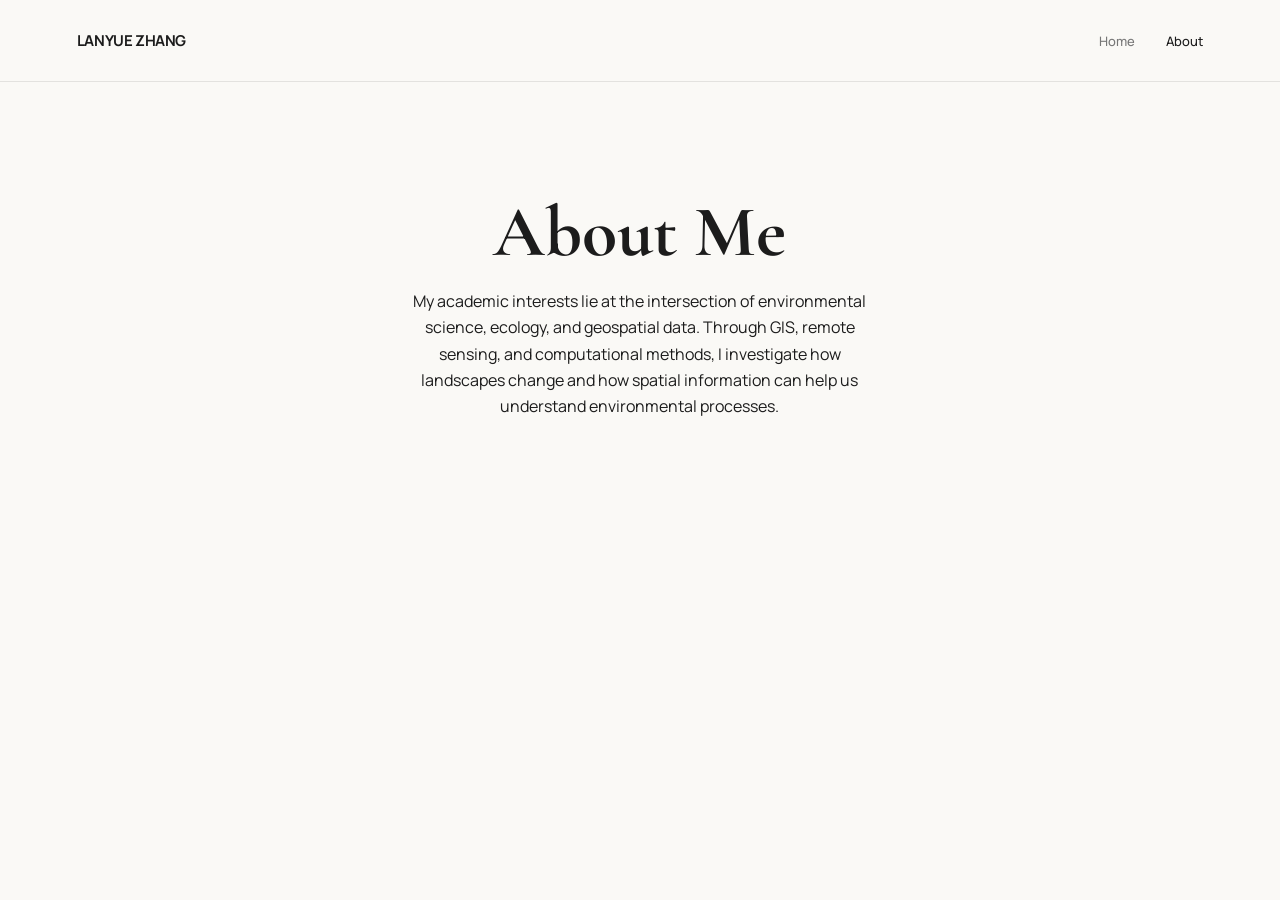
==== about.html @ d74c5d77 "Update portfolio homepage, navigation, and typography" ====
<!DOCTYPE html>
<html lang="en">
<head>
  <meta charset="UTF-8">
  <meta name="viewport" content="width=device-width, initial-scale=1">
  <title>About | Lanyue Zhang</title>
  <link rel="stylesheet" href="style.css">
</head>
<body>
  <header class="site-header">
    <nav class="nav container" aria-label="Main navigation">
      <a class="logo" href="index.html">LANYUE ZHANG</a>
      <div class="nav-links">
        <a href="index.html">Home</a>
        <a class="active" href="about.html" aria-current="page">About</a>
      </div>
    </nav>
  </header>
  <main>
    <section class="portfolio-intro container">
      <h1>About Me</h1>
      <p>My academic interests lie at the intersection of environmental science, ecology, and geospatial data. Through GIS, remote sensing, and computational methods, I investigate how landscapes change and how spatial information can help us understand environmental processes.</p>
    </section>
  </main>
</body>
</html>
---- style.css ----
@import url('https://fonts.googleapis.com/css2?family=Cormorant+Garamond:wght@400;500;600;700&family=Manrope:wght@400;500;600;700&display=swap');

:root {
  --background: #faf9f6;
  --white: #ffffff;
  --text: #1c1c1c;
  --muted: #777777;
  --line: #e3e2df;
  --serif: 'Cormorant Garamond', Georgia, serif;
  --sans: 'Manrope', Arial, sans-serif;
}

* {
  box-sizing: border-box;
}

html {
  scroll-behavior: smooth;
}

body {
  margin: 0;
  background: var(--background);
  color: var(--text);
  font-family: var(--sans);
  -webkit-font-smoothing: antialiased;
}

a {
  color: inherit;
  text-decoration: none;
}

img {
  display: block;
  max-width: 100%;
}

.container {
  width: min(1320px, 88%);
  margin: 0 auto;
}

/* Navigation */

.site-header {
  padding: 30px 0;
  border-bottom: 1px solid var(--line);
}

.nav {
  display: flex;
  justify-content: space-between;
  align-items: center;
  gap: 30px;
}

.logo {
  font-size: 15px;
  font-weight: 700;
  letter-spacing: -0.4px;
}

.nav-links {
  display: flex;
  align-items: center;
  gap: 30px;
}

.nav-links a {
  font-size: 13px;
  font-weight: 500;
  letter-spacing: 0.01em;
  color: var(--muted);
  transition: color 0.2s;
}

.nav-links a:hover,
.nav-links a.active {
  color: var(--text);
}

/* Typography */

.eyebrow {
  font-size: 11px;
  text-transform: uppercase;
  letter-spacing: 2px;
  font-weight: 600;
  color: var(--muted);
}

h1, h2, h3, p {
  margin-top: 0;
}

.display-title {
  font-family: var(--serif);
  font-size: clamp(64px, 9vw, 90px);
  font-weight: 700;
  line-height: 1.02;
  letter-spacing: -0.025em;
}

.section-title {
  font-family: var(--serif);
  font-size: clamp(48px, 6vw, 70px);
  font-weight: 600;
  line-height: 1.05;
  letter-spacing: -0.02em;
}

.body-text {
  max-width: 680px;
  color: #484848;
  font-size: 15px;
  font-weight: 400;
  line-height: 1.9;
  letter-spacing: -0.01em;
}

/* Home Hero */

.hero {
  padding: 115px 0 125px;
}

.hero .eyebrow {
  margin-bottom: 35px;
}

.hero-description {
  max-width: 560px;
  margin-top: 38px;
  color: #484848;
  font-size: 15px;
  font-weight: 400;
  line-height: 1.9;
  letter-spacing: -0.01em;
}

/* Sections */

.section {
  padding: 80px 0 110px;
}

.section-heading {
  display: flex;
  align-items: end;
  justify-content: space-between;
  gap: 25px;
  border-top: 1px solid var(--line);
  padding-top: 30px;
  margin-bottom: 45px;
}

.text-link {
  font-size: 12px;
  font-weight: 600;
  letter-spacing: 0.5px;
  border-bottom: 1px solid currentColor;
  padding-bottom: 5px;
}

/* Project Gallery */

.project-grid {
  display: grid;
  grid-template-columns: repeat(2, minmax(0, 1fr));
  gap: 75px 30px;
}

.project-image {
  display: flex;
  align-items: center;
  justify-content: center;
  background: #efeee9;
  overflow: hidden;
  aspect-ratio: 4 / 3;
}

.project-image img {
  width: 100%;
  height: 100%;
  object-fit: contain;
  transition: transform 0.4s ease;
}

.project-card:hover img {
  transform: scale(1.025);
}

.project-meta {
  display: flex;
  justify-content: space-between;
  align-items: flex-start;
  gap: 15px;
  margin-top: 18px;
}

.project-name {
  font-family: var(--serif);
  font-size: 33px;
  font-weight: 600;
  line-height: 1.15;
  margin: 0;
}

.project-type {
  color: var(--muted);
  font-size: 12px;
  letter-spacing: 0.02em;
  margin-top: 7px;
}

/* Work Archive */

.page-intro {
  padding: 95px 0 65px;
}

.year-heading {
  font-family: var(--serif);
  font-size: 70px;
  font-weight: 600;
  border-top: 1px solid var(--line);
  padding-top: 25px;
  margin-bottom: 45px;
}

.year-section {
  padding-bottom: 110px;
}

/* About and Project Details */

.content-page {
  padding: 95px 0 120px;
}

.content-page h1 {
  font-family: var(--serif);
  font-size: clamp(60px, 8vw, 110px);
  font-weight: 600;
}

.project-detail-image {
  width: 100%;
  height: auto;
  margin: 45px 0;
}

.detail-layout {
  display: grid;
  grid-template-columns: 1fr 2fr;
  gap: 60px;
  border-top: 1px solid var(--line);
  padding-top: 35px;
}

/* Footer */

.site-footer {
  border-top: 1px solid var(--line);
  padding: 35px 0;
  color: var(--muted);
  font-size: 12px;
}

.footer-inner {
  display: flex;
  justify-content: space-between;
  gap: 20px;
}

/* Responsive Layout */

@media (max-width: 700px) {
  .container {
    width: 90%;
  }

  .site-header {
    padding: 22px 0;
  }

  .nav {
    align-items: flex-start;
    flex-direction: column;
    gap: 20px;
  }

  .nav-links {
    gap: 18px;
    flex-wrap: wrap;
  }

  .hero {
    padding: 85px 0 90px;
  }

  .display-title {
    font-size: clamp(48px, 10vw, 70px);
  }

  .section {
    padding: 55px 0 80px;
  }

  .section-heading {
    align-items: flex-start;
  }

  .project-grid {
    grid-template-columns: 1fr;
    gap: 50px;
  }

  .project-name {
    font-size: 29px;
  }

  .detail-layout {
    grid-template-columns: 1fr;
    gap: 20px;
  }

  .footer-inner {
    flex-direction: column;
  }
}

/* Portfolio filters */

.portfolio-filters {
  padding: 30px 0 55px;
  border-top: 1px solid var(--line);
}

.filter-group {
  margin-bottom: 27px;
}

.filter-label {
  display: block;
  color: var(--muted);
  font-size: 11px;
  font-weight: 600;
  letter-spacing: 0.13em;
  margin-bottom: 15px;
}

.filter-options {
  display: flex;
  flex-wrap: wrap;
  gap: 9px;
}

.filter-btn {
  border: 1px solid #d9d8d4;
  background: transparent;
  color: #555;
  padding: 9px 16px;
  border-radius: 3px;
  font-family: var(--sans);
  font-size: 12px;
  cursor: pointer;
  transition: all 0.2s ease;
}

.filter-btn:hover {
  border-color: #1c1c1c;
  color: #1c1c1c;
}

.filter-btn.active {
  background: #1c1c1c;
  border-color: #1c1c1c;
  color: #fff;
}

.filter-summary {
  display: flex;
  justify-content: space-between;
  align-items: center;
  border-top: 1px solid var(--line);
  padding-top: 22px;
  color: var(--muted);
  font-size: 12px;
}

#clearFilters {
  border: none;
  background: transparent;
  color: #444;
  font-family: var(--sans);
  font-size: 12px;
  text-decoration: underline;
  cursor: pointer;
}

.project-card[hidden] {
  display: none !important;
}

@media (max-width: 700px) {
  .filter-options {
    gap: 7px;
  }

  .filter-btn {
    padding: 8px 12px;
    font-size: 11px;
  }
}

/* Centered portfolio introduction */
.portfolio-intro {
  display: grid;
  justify-items: center;
  gap: 1rem;
  padding-block: clamp(3.5rem, 9vw, 7rem);
  text-align: center;
}

.portfolio-intro h1 {
  margin: 0;
  font-size: clamp(2.5rem, 7vw, 4.5rem);
  line-height: 1.08;
}

.portfolio-intro p {
  max-width: 48ch;
  margin: 0;
  line-height: 1.65;
}

.portfolio-intro-button {
  display: inline-block;
  margin-top: 0.35rem;
  padding: 0.65rem 1.1rem;
  border: 1px solid currentColor;
  border-radius: 0.3rem;
  color: inherit;
  text-decoration: none;
}

.portfolio-intro-button:hover,
.portfolio-intro-button:focus-visible {
  text-decoration: underline;
  text-underline-offset: 0.2em;
}

/* Portfolio typography */
body {
  font-family: var(--sans);
  font-weight: 400;
}

body h1,
body .section-title,
body .detail-info h1,
body .analysis-header h2 {
  font-family: var(--serif);
  font-weight: 700;
}
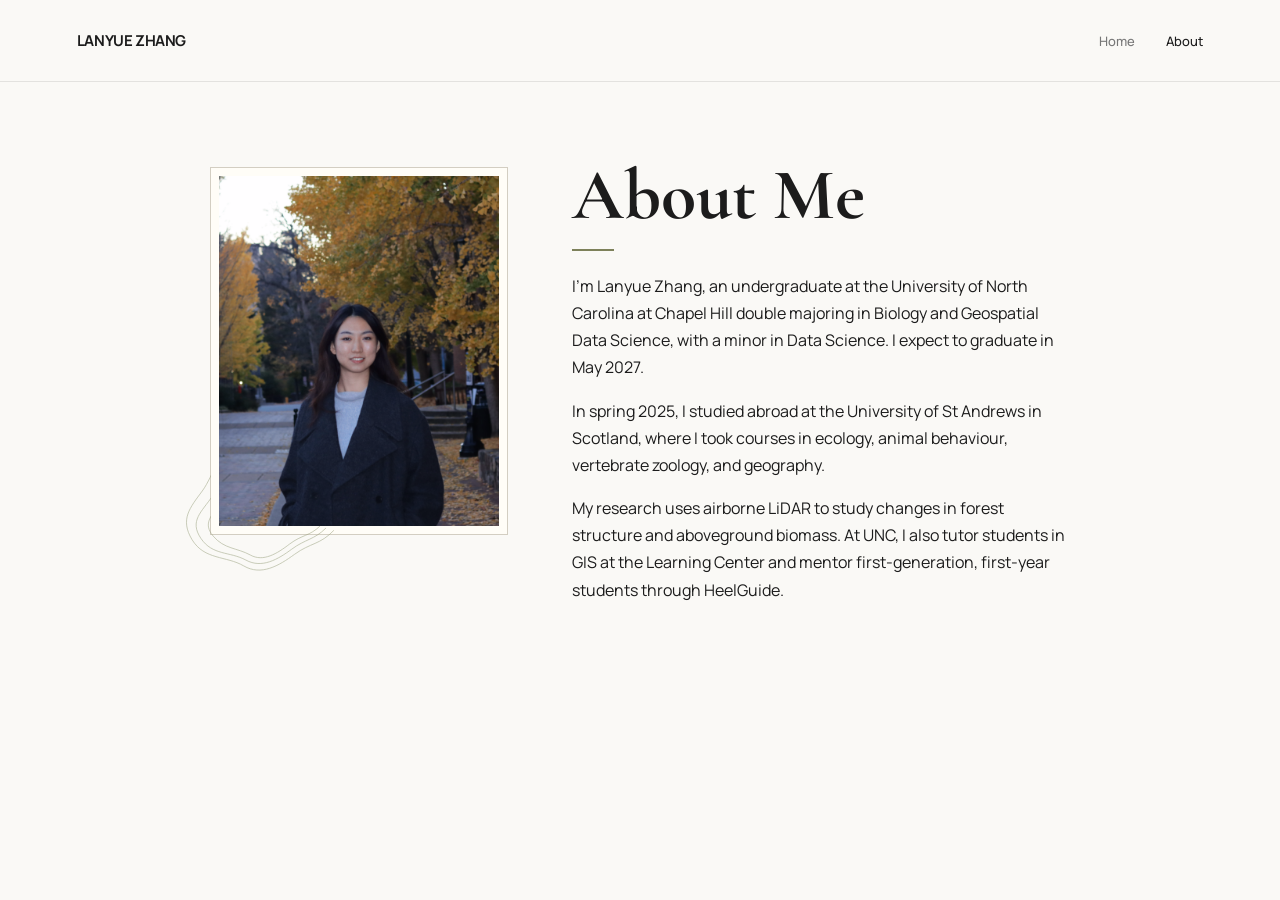
==== commit eb3e3c31: "Add a framed portrait and contour accents" ====
--- a/about.html
+++ b/about.html
@@ -18,8 +18,29 @@
   </header>
   <main>
     <section class="portfolio-intro container">
-      <h1>About Me</h1>
-      <p>My academic interests lie at the intersection of environmental science, ecology, and geospatial data. Through GIS, remote sensing, and computational methods, I investigate how landscapes change and how spatial information can help us understand environmental processes.</p>
+      <div class="about-layout">
+        <div class="about-photo-frame">
+          <svg class="about-photo-contours" viewBox="0 0 220 180"
+               aria-hidden="true" focusable="false">
+            <path d="M92 8C51 9 49 43 32 66S1 105 18 133s47 22 71 36 48 0 70-16 35-13 54-33"/>
+            <path d="M97 22C62 23 61 51 46 73s-32 34-16 58 40 18 62 30 44-1 63-15 31-13 47-29"/>
+            <path d="M103 36C75 37 73 58 59 79s-27 31-12 49 33 16 51 26 37-2 54-15 28-11 42-25"/>
+          </svg>
+          <img
+        src="images/lanyue_profile.PNG"
+        alt="Portrait of Lanyue Zhang"
+        class="about-portrait"
+        width="280"
+        height="350"
+      >
+        </div>
+        <div class="about-copy">
+          <h1>About Me</h1>
+          <p>I’m Lanyue Zhang, an undergraduate at the University of North Carolina at Chapel Hill double majoring in Biology and Geospatial Data Science, with a minor in Data Science. I expect to graduate in May 2027.</p>
+          <p>In spring 2025, I studied abroad at the University of St Andrews in Scotland, where I took courses in ecology, animal behaviour, vertebrate zoology, and geography.</p>
+          <p>My research uses airborne LiDAR to study changes in forest structure and aboveground biomass. At UNC, I also tutor students in GIS at the Learning Center and mentor first-generation, first-year students through HeelGuide.</p>
+        </div>
+      </div>
     </section>
   </main>
 </body>
--- a/style.css
+++ b/style.css
@@ -465,3 +465,198 @@
   font-family: var(--serif);
   font-weight: 700;
 }
+
+.about-portrait {
+  display: block;
+  width: min(200px, 100%);
+  height: auto;
+  aspect-ratio: 1;
+  object-fit: cover;
+  object-position: center 30%;
+  border-radius: 50%;
+  margin-inline: auto;
+}
+
+/* About portrait layout */
+.about-layout {
+  display: grid;
+  grid-template-columns: minmax(0, 240px) minmax(0, 1fr);
+  align-items: center;
+  gap: clamp(24px, 5vw, 64px);
+  width: min(100%, 860px);
+  margin-inline: auto;
+  text-align: left;
+}
+
+.about-layout .about-portrait {
+  display: block;
+  width: 100%;
+  max-width: 240px;
+  height: auto;
+  aspect-ratio: 4 / 5;
+  object-fit: cover;
+  object-position: center 30%;
+  border-radius: 0;
+  margin: 0;
+}
+
+@media (max-width: 640px) {
+  .about-layout {
+    grid-template-columns: minmax(0, 1fr);
+  }
+
+  .about-layout .about-portrait {
+    justify-self: center;
+  }
+}
+
+/* About page typography and spacing */
+.portfolio-intro:has(.about-layout) {
+  padding-block-start: clamp(48px, 6vw, 88px);
+}
+
+.about-layout {
+  align-items: start;
+}
+
+.about-layout .about-copy h1 {
+  margin: 0;
+  line-height: 1;
+}
+
+.about-layout .about-copy h1::after {
+  content: "";
+  display: block;
+  width: 42px;
+  height: 2px;
+  margin-block: 18px 22px;
+  background-color: #7d815a;
+}
+
+.about-layout .about-copy p {
+  max-width: 56ch;
+  margin: 0;
+  line-height: 1.7;
+}
+
+.about-layout .about-copy p + p {
+  margin-top: 1em;
+}
+/* End About page typography and spacing */
+
+/* About portrait: warm mat and contours */
+.about-layout {
+  grid-template-columns: minmax(0, 298px) minmax(0, 1fr);
+  align-items: start;
+}
+
+.about-photo-frame {
+  box-sizing: border-box;
+  position: relative;
+  isolation: isolate;
+  width: 100%;
+  max-width: 298px;
+  padding: 8px;
+  border: 1px solid #d3cec2;
+  background: #fffdf7;
+}
+
+.about-layout .about-photo-frame .about-portrait {
+  width: 100%;
+  max-width: 280px;
+  aspect-ratio: 4 / 5;
+  object-fit: cover;
+}
+
+.about-photo-contours {
+  position: absolute;
+  z-index: -1;
+  left: -22px;
+  bottom: -30px;
+  width: 160px;
+  fill: none;
+  stroke: #929974;
+  stroke-width: 1;
+  opacity: 0.65;
+  pointer-events: none;
+  clip-path: polygon(0 0, 22px 0, 22px calc(100% - 30px),
+                     100% calc(100% - 30px), 100% 100%, 0 100%);
+}
+
+@media (max-width: 640px) {
+  .about-layout {
+    grid-template-columns: minmax(0, 1fr);
+    row-gap: 48px;
+  }
+
+  .about-photo-frame {
+    width: min(298px, calc(100% - 28px));
+    justify-self: center;
+  }
+}
+
+/* Fine-tune the About portrait and contour placement */
+.about-photo-contours {
+  left: -32px;
+  bottom: -40px;
+  clip-path: polygon(0 0, 32px 0, 32px calc(100% - 40px),
+                     100% calc(100% - 40px), 100% 100%, 0 100%);
+}
+
+@media (min-width: 641px) {
+  .about-photo-frame {
+    margin-top: 8px;
+  }
+}
+
+@media (max-width: 640px) {
+  .about-photo-contours {
+    left: -22px;
+    clip-path: polygon(0 0, 22px 0, 22px calc(100% - 40px),
+                       100% calc(100% - 40px), 100% 100%, 0 100%);
+  }
+}
+
+/* Fine-tune the About portrait and contour placement */
+.about-photo-contours {
+  left: -32px;
+  bottom: -40px;
+  clip-path: polygon(0 0, 32px 0, 32px calc(100% - 40px),
+                     100% calc(100% - 40px), 100% 100%, 0 100%);
+}
+
+@media (min-width: 641px) {
+  .about-photo-frame {
+    margin-top: 8px;
+  }
+}
+
+@media (max-width: 640px) {
+  .about-photo-contours {
+    left: -22px;
+    clip-path: polygon(0 0, 22px 0, 22px calc(100% - 40px),
+                       100% calc(100% - 40px), 100% 100%, 0 100%);
+  }
+}
+
+/* Fine-tune the About portrait and contour placement */
+.about-photo-contours {
+  left: -32px;
+  bottom: -40px;
+  clip-path: polygon(0 0, 32px 0, 32px calc(100% - 50px),
+                     100% calc(100% - 50px), 100% 100%, 0 100%);
+}
+
+@media (min-width: 641px) {
+  .about-photo-frame {
+    margin-top: 8px;
+  }
+}
+
+@media (max-width: 640px) {
+  .about-photo-contours {
+    left: -22px;
+    clip-path: polygon(0 0, 22px 0, 22px calc(100% - 40px),
+                       100% calc(100% - 40px), 100% 100%, 0 100%);
+  }
+}
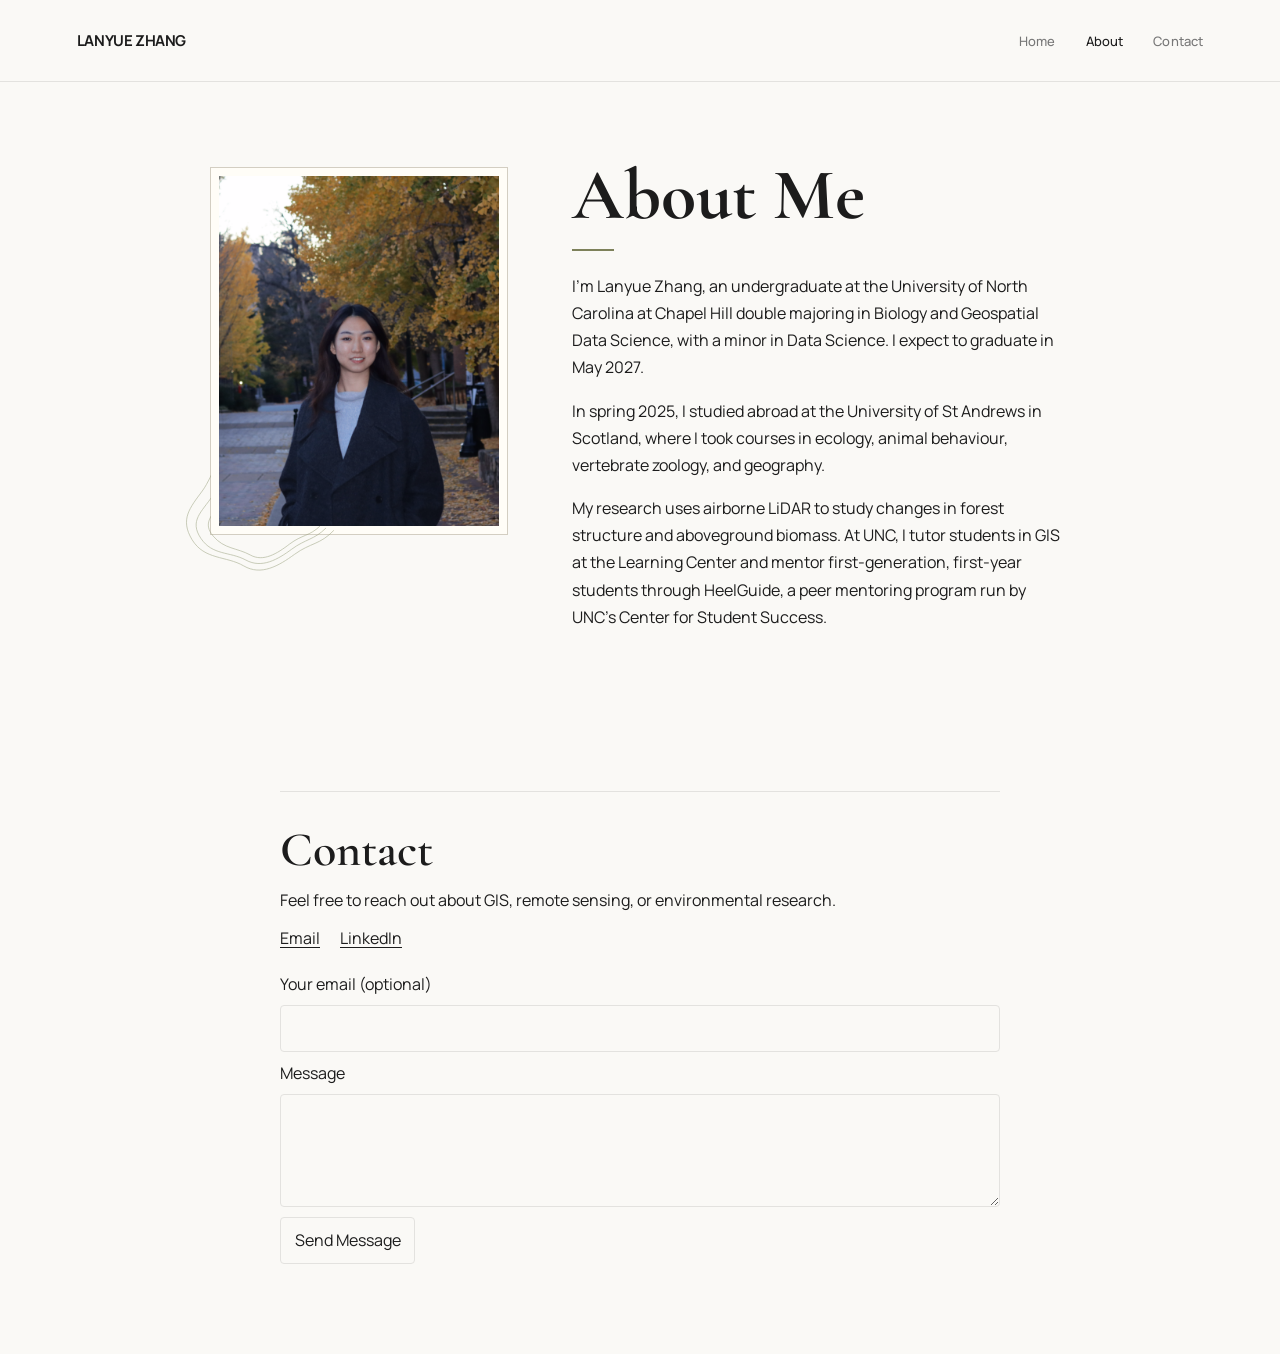
==== commit 1222a6d3: "Update portfolio homepage, map viewer, and contact form" ====
--- a/about.html
+++ b/about.html
@@ -13,6 +13,7 @@
       <div class="nav-links">
         <a href="index.html">Home</a>
         <a class="active" href="about.html" aria-current="page">About</a>
+        <a href="#portfolio-contact">Contact</a>
       </div>
     </nav>
   </header>
@@ -38,10 +39,94 @@
           <h1>About Me</h1>
           <p>I’m Lanyue Zhang, an undergraduate at the University of North Carolina at Chapel Hill double majoring in Biology and Geospatial Data Science, with a minor in Data Science. I expect to graduate in May 2027.</p>
           <p>In spring 2025, I studied abroad at the University of St Andrews in Scotland, where I took courses in ecology, animal behaviour, vertebrate zoology, and geography.</p>
-          <p>My research uses airborne LiDAR to study changes in forest structure and aboveground biomass. At UNC, I also tutor students in GIS at the Learning Center and mentor first-generation, first-year students through HeelGuide.</p>
+          <p>My research uses airborne LiDAR to study changes in forest structure and aboveground biomass. At UNC, I tutor students in GIS at the Learning Center and mentor first-generation, first-year students through HeelGuide, a peer mentoring program run by UNC’s Center for Student Success.</p>
         </div>
       </div>
     </section>
-  </main>
+  <!-- BEGIN PORTFOLIO CONTACT -->
+<section class="container portfolio-contact" id="portfolio-contact">
+  <h2>Contact</h2>
+  <p>Feel free to reach out about GIS, remote sensing, or environmental research.</p>
+  <p class="contact-links">
+    <a href="mailto:zhanglanyue1206@gmail.com">Email</a>
+    <a href="https://www.linkedin.com/in/lanyue-zhang-842455325/">LinkedIn</a>
+  </p>
+  <form id="portfolio-message" action="https://api.web3forms.com/submit" method="post">
+    <input type="hidden" name="access_key" value="0db3ba28-0ea1-43e6-95ed-aa1ddf6fd6a7">
+    <input type="hidden" name="subject" value="New message from your GIS portfolio">
+    <input type="checkbox" name="botcheck" hidden tabindex="-1">
+    <label for="contact-email">Your email (optional)</label>
+    <input id="contact-email" type="email" name="email" autocomplete="email">
+    <label for="contact-message">Message</label>
+    <textarea id="contact-message" name="message" rows="4" maxlength="1000" required></textarea>
+    <button type="submit">Send Message</button>
+    <p role="status"></p>
+  </form>
+</section>
+
+<style>
+  .portfolio-contact {
+    max-width: 720px;
+    margin-block: 3rem 5rem;
+    padding-top: 2rem;
+    border-top: 1px solid var(--line, #dedbd4);
+    scroll-margin-top: 2rem;
+  }
+  .portfolio-contact h2 {
+    margin: 0 0 0.75rem;
+    font: 600 clamp(2rem, 5vw, 3rem)/1.1 var(--serif, Georgia);
+  }
+  .contact-links { display: flex; gap: 1.25rem; }
+  .contact-links a { text-decoration: underline; text-underline-offset: 0.2em; }
+  #portfolio-message { display: grid; gap: 0.65rem; margin-top: 1.5rem; }
+  #portfolio-message :is(input[type="email"], textarea, button) {
+    border: 1px solid var(--line, #dedbd4);
+    border-radius: 4px;
+    padding: 0.7rem 0.85rem;
+    font: inherit;
+    color: inherit;
+    background: transparent;
+  }
+  #portfolio-message textarea { resize: vertical; }
+  #portfolio-message button { justify-self: start; cursor: pointer; }
+  #portfolio-message [role="status"] { margin: 0; }
+</style>
+
+<script>
+(() => {
+  const form = document.getElementById("portfolio-message");
+  const button = form.querySelector("button");
+  const status = form.querySelector('[role="status"]');
+
+  form.addEventListener("submit", async (event) => {
+    event.preventDefault();
+    const data = new FormData(form);
+    const email = String(data.get("email") || "").trim();
+    if (email) data.set("replyto", email);
+    else data.delete("email");
+
+    button.disabled = true;
+    status.textContent = "Sending…";
+
+    try {
+      const response = await fetch(form.action, {
+        method: "POST",
+        headers: { Accept: "application/json" },
+        body: data
+      });
+      const result = await response.json();
+      if (!response.ok || !result.success) throw new Error("Submission failed");
+      form.reset();
+      status.textContent = "Thanks! Your message was sent.";
+    } catch {
+      status.textContent = "Could not send your message. Please try again or use the Email link.";
+    } finally {
+      button.disabled = false;
+    }
+  });
+})();
+</script>
+<!-- END PORTFOLIO CONTACT -->
+</main>
 </body>
 </html>
--- a/style.css
+++ b/style.css
@@ -660,3 +660,89 @@
                        100% calc(100% - 40px), 100% 100%, 0 100%);
   }
 }
+
+/* Decorative contours on the homepage */
+.home-intro {
+  position: relative;
+  isolation: isolate;
+  overflow: clip;
+}
+
+.home-intro-contours {
+  position: absolute;
+  z-index: -1;
+  right: -2%;
+  top: 50%;
+  width: min(43%, 34rem);
+  height: auto;
+  transform: translateY(-48%) rotate(-16deg);
+  fill: none;
+  stroke: #7d815a;
+  stroke-width: 1;
+  opacity: 0.20;
+  mask-image: radial-gradient(ellipse at 75% 50%, #000 23%, transparent 73%);
+  pointer-events: none;
+}
+
+@media (max-width: 640px) {
+  .home-intro-contours {
+    right: -20%;
+    top: 62%;
+    width: 82%;
+    opacity: 0.15;
+  }
+}
+
+/* Homepage photo background */
+.home-photo-hero {
+  position: relative;
+  isolation: isolate;
+  overflow: hidden;
+  width: 100%;
+  padding-inline: max(6%, 1rem);
+}
+
+.home-photo-hero .home-intro-contours {
+  display: none;
+}
+
+.home-photo-hero::before {
+  content: "";
+  position: absolute;
+  z-index: -1;
+  inset: 28% 0 0;
+  pointer-events: none;
+  background: url("images/IMG_8203.JPG") 24% 72% / cover no-repeat;
+  filter: saturate(0.64);
+  opacity: 0.48;
+  mask-image: linear-gradient(
+    to bottom,
+    transparent 10%,
+    rgb(0 0 0 / 0.12) 30%,
+    rgb(0 0 0 / 0.55) 65%,
+    black 100%
+  );
+}
+
+.home-photo-hero::after {
+  content: "";
+  position: absolute;
+  z-index: -1;
+  inset: 28% 0 0;
+  pointer-events: none;
+  background: linear-gradient(to right, transparent 62%, var(--background, #f8f7f4));
+  opacity: 0.35;
+}
+
+@media (max-width: 640px) {
+  .home-photo-hero::before,
+  .home-photo-hero::after {
+    inset-block-start: 38%;
+  }
+
+  .home-photo-hero::before {
+    background-position: 28% 72%;
+    opacity: 0.32;
+  }
+}
+/* End homepage photo background */
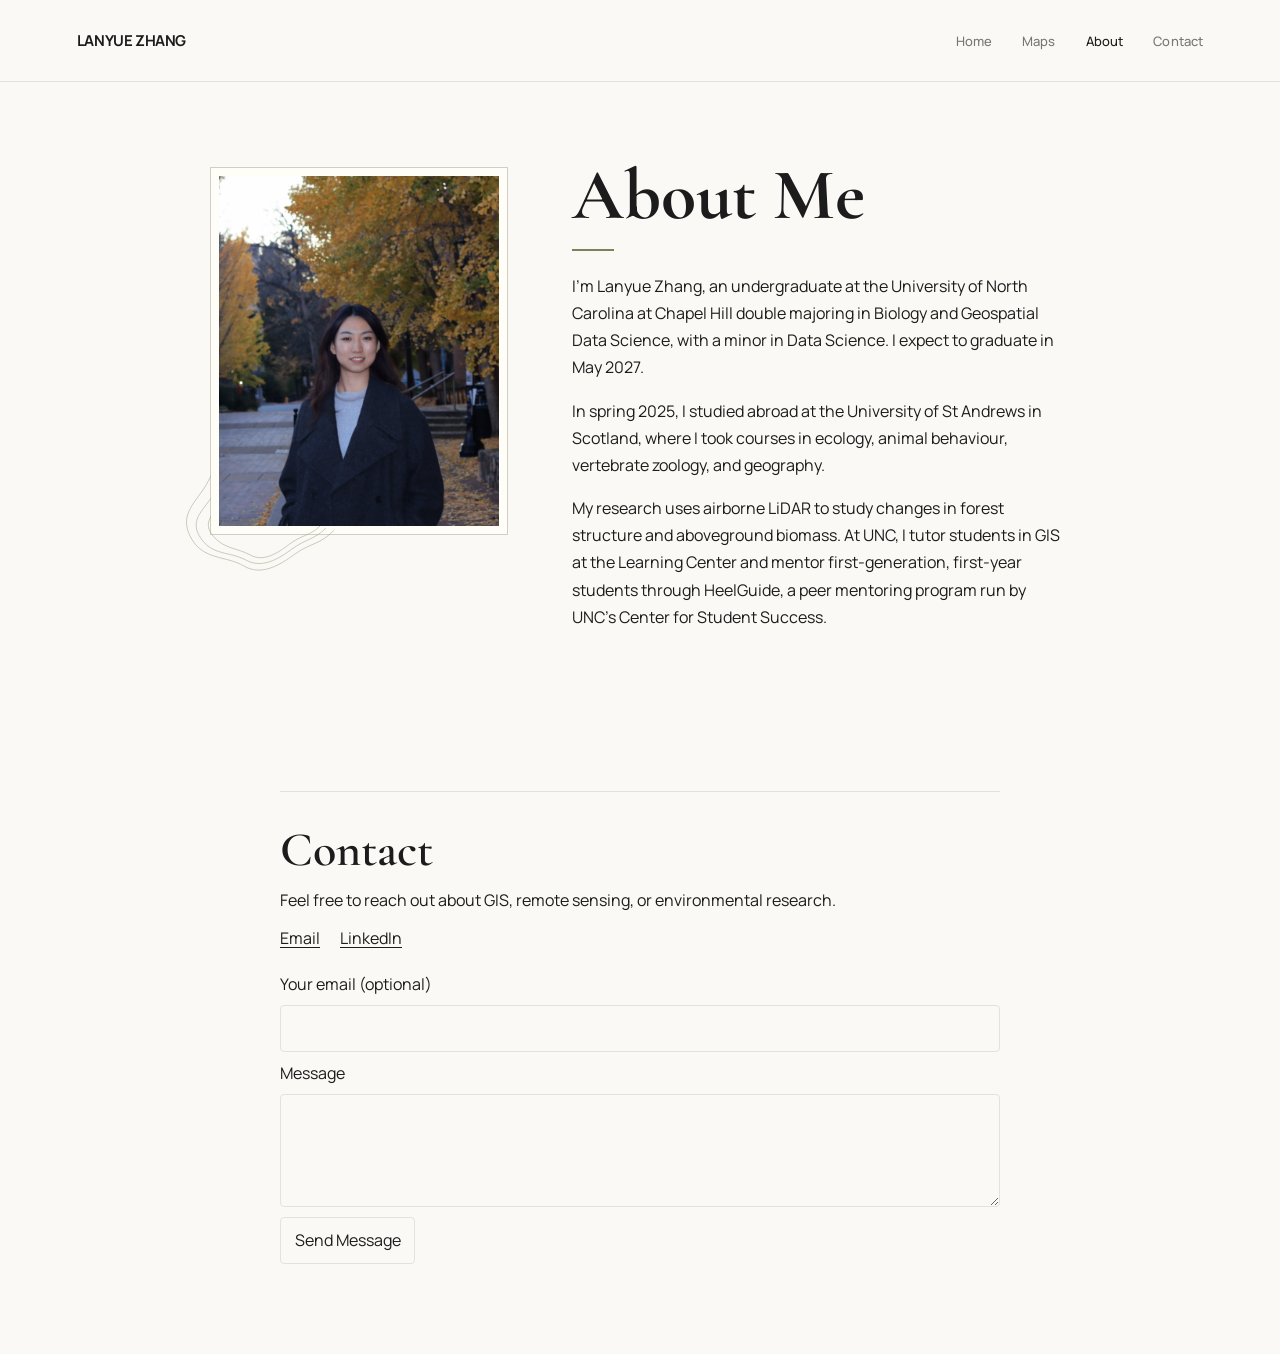
==== commit 02180a4a: "Add Maps to site navigation" ====
--- a/about.html
+++ b/about.html
@@ -12,6 +12,7 @@
       <a class="logo" href="index.html">LANYUE ZHANG</a>
       <div class="nav-links">
         <a href="index.html">Home</a>
+        <a href="work.html">Maps</a>
         <a class="active" href="about.html" aria-current="page">About</a>
         <a href="#portfolio-contact">Contact</a>
       </div>
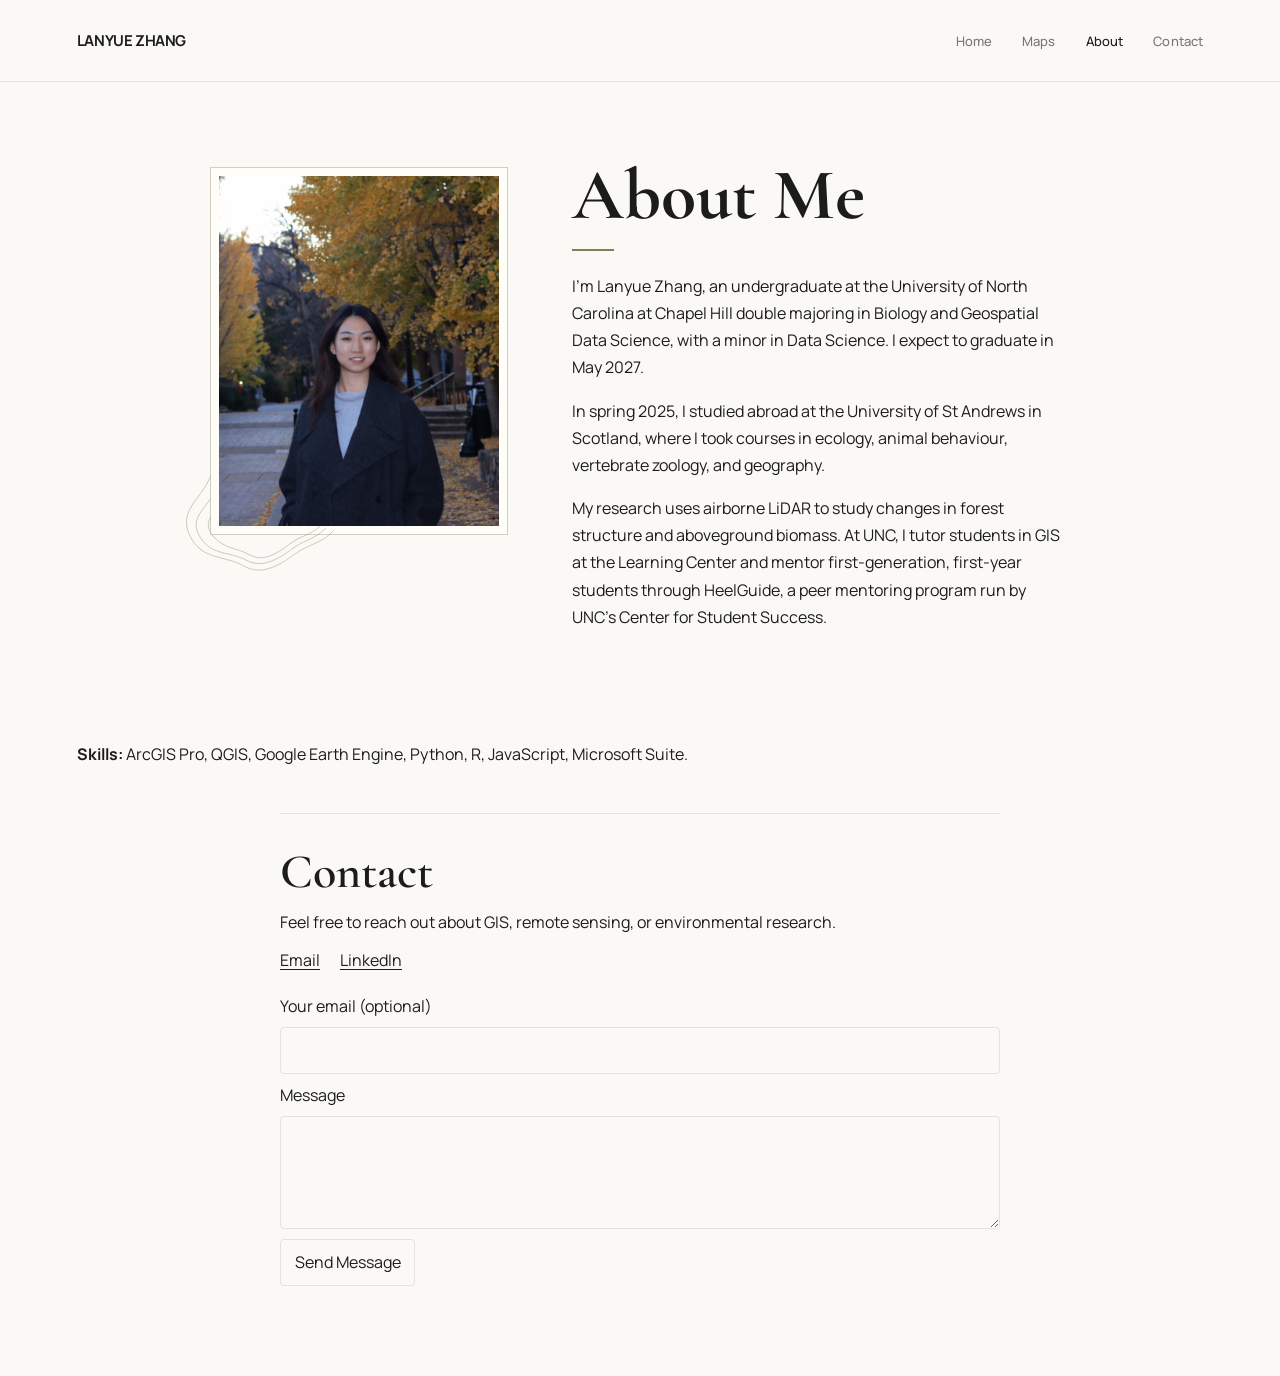
==== commit 127472ee: "Add skills to the About page" ====
--- a/about.html
+++ b/about.html
@@ -44,7 +44,13 @@
         </div>
       </div>
     </section>
-  <!-- BEGIN PORTFOLIO CONTACT -->
+  <!-- BEGIN PORTFOLIO SKILLS -->
+<p class="container portfolio-skills">
+  <strong>Skills:</strong> ArcGIS Pro, QGIS, Google Earth Engine, Python, R, JavaScript, Microsoft Suite.
+</p>
+<!-- END PORTFOLIO SKILLS -->
+
+<!-- BEGIN PORTFOLIO CONTACT -->
 <section class="container portfolio-contact" id="portfolio-contact">
   <h2>Contact</h2>
   <p>Feel free to reach out about GIS, remote sensing, or environmental research.</p>
